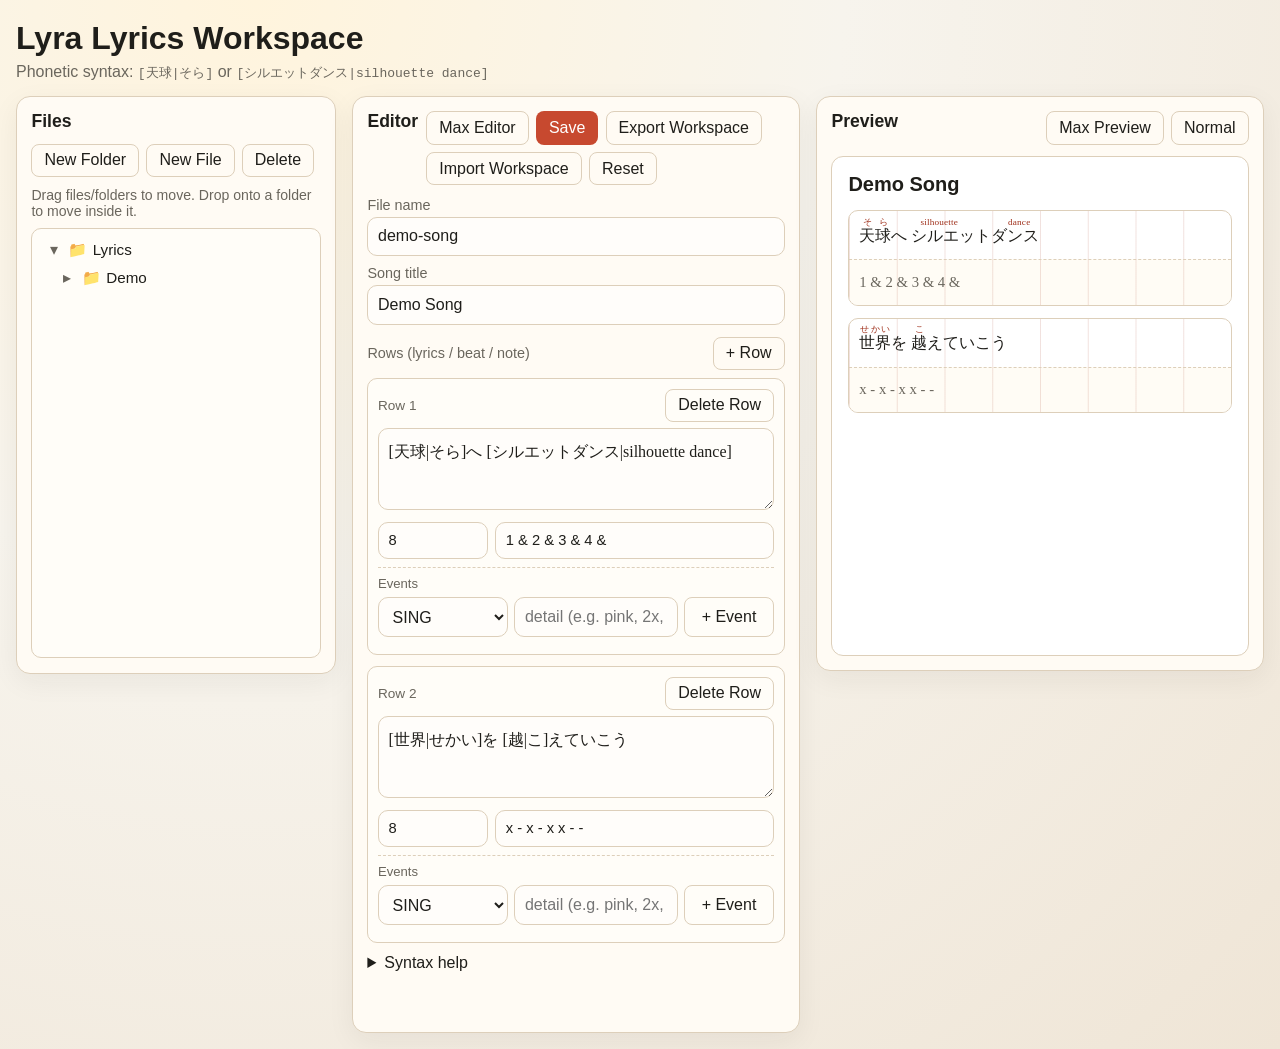
==== lyrics/index.html @ af8e1f61 "feat: lyrics basic coloring, bold, uline, event (call) type" ====
<!doctype html>
<html lang="en">
<head>
  <meta charset="UTF-8" />
  <meta name="viewport" content="width=device-width, initial-scale=1.0" />
  <title>Lyra Lyrics Workspace</title>
  <link rel="stylesheet" href="style.css" />
</head>
<body>
  <header class="header">
    <h1>Lyra Lyrics Workspace</h1>
    <p>Phonetic syntax: <code>[天球|そら]</code> or <code>[シルエットダンス|silhouette dance]</code></p>
  </header>

  <main class="layout">
    <section class="panel explorer-panel">
      <div class="panel-header">
        <h2>Files</h2>
      </div>

      <div class="actions wrap">
        <button id="newFolderButton" type="button" class="secondary">New Folder</button>
        <button id="newFileButton" type="button" class="secondary">New File</button>
        <button id="deleteNodeButton" type="button" class="secondary">Delete</button>
      </div>

      <p class="hint">Drag files/folders to move. Drop onto a folder to move inside it.</p>
      <div id="treeRoot" class="tree" role="tree"></div>
    </section>

    <section class="panel editor-panel">
      <div class="panel-header">
        <h2>Editor</h2>
        <div class="actions wrap">
          <button id="focusEditorButton" type="button" class="secondary">Max Editor</button>
          <button id="saveButton" type="button">Save</button>
          <button id="exportButton" type="button" class="secondary">Export Workspace</button>
          <button id="importButton" type="button" class="secondary">Import Workspace</button>
          <button id="resetButton" type="button" class="secondary">Reset</button>
        </div>
      </div>

      <label class="label" for="fileNameInput">File name</label>
      <input id="fileNameInput" type="text" placeholder="lyrics-file" />

      <label class="label" for="titleInput">Song title</label>
      <input id="titleInput" type="text" placeholder="Song title" />

      <div class="row-toolbar">
        <p class="label no-gap">Rows (lyrics / beat / note)</p>
        <button id="addRowButton" type="button" class="secondary">+ Row</button>
      </div>
      <div id="rowsEditor" class="rows-editor"></div>

      <details class="help">
        <summary>Syntax help</summary>
        <ul>
          <li><code>[漢字|かな]</code> renders as ruby text.</li>
          <li><code>**bold**</code>, <code>__underline__</code></li>
          <li><code>{red}text{/red}</code> (also: blue/green/yellow/pink/orange)</li>
          <li>Each row supports event tags: sing / hey / clap / color / uo / call</li>
        </ul>
      </details>

      <p id="status" class="status" aria-live="polite"></p>
      <input id="importFileInput" type="file" accept="application/json" hidden />
    </section>

    <section class="panel preview-panel">
      <div class="panel-header">
        <h2>Preview</h2>
        <div class="actions">
          <button id="focusPreviewButton" type="button" class="secondary">Max Preview</button>
          <button id="normalLayoutButton" type="button" class="secondary">Normal</button>
        </div>
      </div>
      <article>
        <h3 id="previewTitle"></h3>
        <div id="previewLyrics" class="lyrics"></div>
      </article>
    </section>
  </main>

  <script src="app.js"></script>
</body>
</html>
---- lyrics/style.css ----
:root {
  --bg: #f7f4ed;
  --paper: #fffaf2;
  --ink: #1f1e1a;
  --muted: #6a665d;
  --accent: #c7492f;
  --accent-strong: #9f2f1a;
  --line: #ddcfba;
  --ok: #1a7f4b;
  --font-ui: "Avenir Next", "Hiragino Kaku Gothic ProN", "Noto Sans JP", sans-serif;
  --font-lyric: "Yu Mincho", "Hiragino Mincho ProN", "Noto Serif JP", serif;
}

* {
  box-sizing: border-box;
}

body {
  margin: 0;
  background: radial-gradient(circle at 20% 0%, #fff4dd 0%, var(--bg) 40%, #efe5d6 100%);
  color: var(--ink);
  font-family: var(--font-ui);
  min-height: 100vh;
}

.header {
  max-width: 1300px;
  margin: 0 auto;
  padding: 1.25rem 1rem 0.85rem;
}

.header h1 {
  margin: 0;
  font-size: clamp(1.5rem, 2.6vw, 2rem);
}

.header p {
  margin: 0.4rem 0 0;
  color: var(--muted);
}

.layout {
  max-width: 1300px;
  margin: 0 auto;
  padding: 0 1rem 1rem;
  display: grid;
  grid-template-columns: 320px minmax(360px, 1fr) minmax(280px, 1fr);
  gap: 1rem;
  align-items: start;
}

body.focus-editor .explorer-panel,
body.focus-editor .preview-panel {
  display: none;
}

body.focus-editor .editor-panel {
  grid-column: 1 / -1;
}

body.focus-preview .explorer-panel,
body.focus-preview .editor-panel {
  display: none;
}

body.focus-preview .preview-panel {
  grid-column: 1 / -1;
}

.panel {
  background: color-mix(in srgb, var(--paper) 88%, white);
  border: 1px solid var(--line);
  border-radius: 14px;
  padding: 0.9rem;
  box-shadow: 0 8px 28px rgba(31, 30, 26, 0.06);
}

.panel-header {
  display: flex;
  align-items: flex-start;
  justify-content: space-between;
  margin-bottom: 0.7rem;
  gap: 0.5rem;
}

.panel-header h2 {
  margin: 0;
  font-size: 1.1rem;
}

.actions {
  display: flex;
  gap: 0.45rem;
}

.actions.wrap {
  flex-wrap: wrap;
}

button,
input,
select,
textarea {
  font: inherit;
}

button {
  border: 1px solid transparent;
  background: var(--accent);
  color: #fff;
  padding: 0.42rem 0.75rem;
  border-radius: 8px;
  cursor: pointer;
}

button:hover {
  background: var(--accent-strong);
}

button.secondary {
  background: transparent;
  color: var(--ink);
  border-color: var(--line);
}

button.secondary:hover {
  background: #f2e8d9;
}

.hint {
  margin: 0.6rem 0;
  color: var(--muted);
  font-size: 0.88rem;
}

.tree {
  background: #fffdf8;
  border: 1px solid var(--line);
  border-radius: 10px;
  padding: 0.4rem;
  min-height: 430px;
  overflow: auto;
}

.tree ul {
  list-style: none;
  margin: 0;
  padding-left: 0.85rem;
}

.tree > ul {
  padding-left: 0;
}

.tree-item {
  display: flex;
  align-items: center;
  gap: 0.35rem;
  padding: 0.22rem 0.32rem;
  border-radius: 8px;
  border: 1px solid transparent;
  user-select: none;
}

.tree-item .twisty {
  width: 1.1rem;
  text-align: center;
  color: var(--muted);
  cursor: pointer;
}

.tree-item .label {
  margin: 0;
  color: var(--ink);
  font-size: 0.95rem;
}

.tree-item.folder .label::before {
  content: "📁";
  margin-right: 0.35rem;
}

.tree-item.file .label::before {
  content: "📄";
  margin-right: 0.35rem;
}

.tree-item.selected {
  border-color: color-mix(in srgb, var(--accent) 55%, white);
  background: #fff1e8;
}

.tree-item.drag-over {
  border-color: color-mix(in srgb, var(--ok) 70%, white);
  background: #eaf8f0;
}

.tree-item[draggable="true"] {
  cursor: grab;
}

.tree-item[draggable="true"]:active {
  cursor: grabbing;
}

.label {
  display: block;
  margin: 0.6rem 0 0.25rem;
  font-size: 0.9rem;
  color: var(--muted);
}

input,
select,
textarea {
  width: 100%;
  border: 1px solid var(--line);
  border-radius: 10px;
  background: #fffdfa;
  padding: 0.6rem;
  color: var(--ink);
}

textarea {
  min-height: 340px;
  resize: vertical;
  line-height: 1.65;
  font-family: var(--font-lyric);
}

.row-toolbar {
  display: flex;
  justify-content: space-between;
  align-items: center;
  margin-top: 0.75rem;
}

.label.no-gap {
  margin: 0;
}

.rows-editor {
  margin-top: 0.5rem;
  display: flex;
  flex-direction: column;
  gap: 0.7rem;
}

.row-card {
  border: 1px solid var(--line);
  border-radius: 10px;
  background: #fffdf8;
  padding: 0.6rem;
}

.row-head {
  display: flex;
  justify-content: space-between;
  align-items: center;
  margin-bottom: 0.4rem;
}

.row-index {
  margin: 0;
  font-size: 0.85rem;
  color: var(--muted);
}

.row-lyrics {
  min-height: 82px;
  font-family: var(--font-lyric);
  margin-bottom: 0.45rem;
}

.row-meta {
  display: grid;
  grid-template-columns: 110px 1fr;
  gap: 0.45rem;
}

.beat-input,
.note-input {
  font-size: 0.92rem;
}

.events-editor {
  margin-top: 0.5rem;
  border-top: 1px dashed var(--line);
  padding-top: 0.5rem;
}

.events-head {
  font-size: 0.82rem;
  color: var(--muted);
  margin-bottom: 0.38rem;
}

.event-create {
  display: grid;
  grid-template-columns: 130px 1fr 90px;
  gap: 0.4rem;
  margin-bottom: 0.45rem;
}

.event-list {
  display: flex;
  flex-wrap: wrap;
  gap: 0.35rem;
}

.event-chip {
  display: inline-flex;
  align-items: center;
  gap: 0.28rem;
  border: 1px solid var(--line);
  border-radius: 999px;
  padding: 0.16rem 0.45rem;
  font-size: 0.8rem;
  background: #fff;
}

.event-remove {
  border: none;
  background: transparent;
  color: var(--muted);
  padding: 0;
  line-height: 1;
  font-size: 0.84rem;
}

.event-remove:hover {
  color: var(--accent-strong);
  background: transparent;
}

.event-sing,
.preview-event.event-sing {
  border-color: #9fd5ff;
  background: #eef8ff;
}

.event-hey,
.preview-event.event-hey {
  border-color: #fcb8ab;
  background: #fff0ec;
}

.event-clap,
.preview-event.event-clap {
  border-color: #ffd89a;
  background: #fff8ea;
}

.event-color,
.preview-event.event-color {
  border-color: #ddb4ff;
  background: #f7eeff;
}

.event-uo,
.preview-event.event-uo {
  border-color: #ffe5a4;
  background: #fff9e5;
}

.event-call,
.preview-event.event-call {
  border-color: #c5d2de;
  background: #f1f6fb;
}

.help {
  margin-top: 0.7rem;
}

.help ul {
  margin: 0.5rem 0 0;
  padding-left: 1.2rem;
}

.status {
  margin-top: 0.65rem;
  color: var(--muted);
  min-height: 1.2rem;
}

.preview-panel article {
  background: #fff;
  border: 1px solid var(--line);
  border-radius: 12px;
  padding: 1rem;
  min-height: 500px;
}

#previewTitle {
  margin-top: 0;
  margin-bottom: 0.9rem;
  font-size: 1.25rem;
}

.lyrics {
  display: flex;
  flex-direction: column;
  gap: 0.75rem;
}

.preview-row {
  --beats: 8;
  border: 1px solid var(--line);
  border-radius: 10px;
  overflow: hidden;
}

.preview-line {
  white-space: pre-wrap;
  line-height: 1.9;
  font-size: 1.03rem;
  font-family: var(--font-lyric);
  padding: 0.52rem 0.62rem;
  background-size: calc(100% / var(--beats)) 100%;
  background-image: linear-gradient(
    to right,
    rgba(159, 47, 26, 0.14) 1px,
    transparent 1px
  );
}

.preview-line.note {
  border-top: 1px dashed var(--line);
  color: var(--muted);
  font-size: 0.92rem;
  background-color: #fffcf5;
}

.preview-events {
  display: flex;
  flex-wrap: wrap;
  gap: 0.35rem;
  padding: 0.4rem 0.55rem 0.2rem;
  border-bottom: 1px dashed var(--line);
  background: #fffcf6;
}

.preview-event {
  display: inline-flex;
  border: 1px solid var(--line);
  border-radius: 999px;
  padding: 0.13rem 0.42rem;
  font-size: 0.76rem;
  color: #4e4a41;
}

.tint-red {
  color: #c4382f;
}

.tint-blue {
  color: #2b5fb8;
}

.tint-green {
  color: #2c8d53;
}

.tint-yellow {
  color: #9f7b00;
}

.tint-pink {
  color: #ad3f87;
}

.tint-orange {
  color: #b35a1b;
}

ruby rt {
  font-size: 0.56em;
  color: var(--accent-strong);
  letter-spacing: 0.02em;
}

@media (max-width: 1150px) {
  .layout {
    grid-template-columns: 300px 1fr;
  }

  .preview-panel {
    grid-column: 1 / -1;
  }
}

@media (max-width: 860px) {
  .layout {
    grid-template-columns: 1fr;
  }

  .tree {
    min-height: 220px;
  }

  textarea {
    min-height: 230px;
  }

  .preview-panel article {
    min-height: 260px;
  }
}
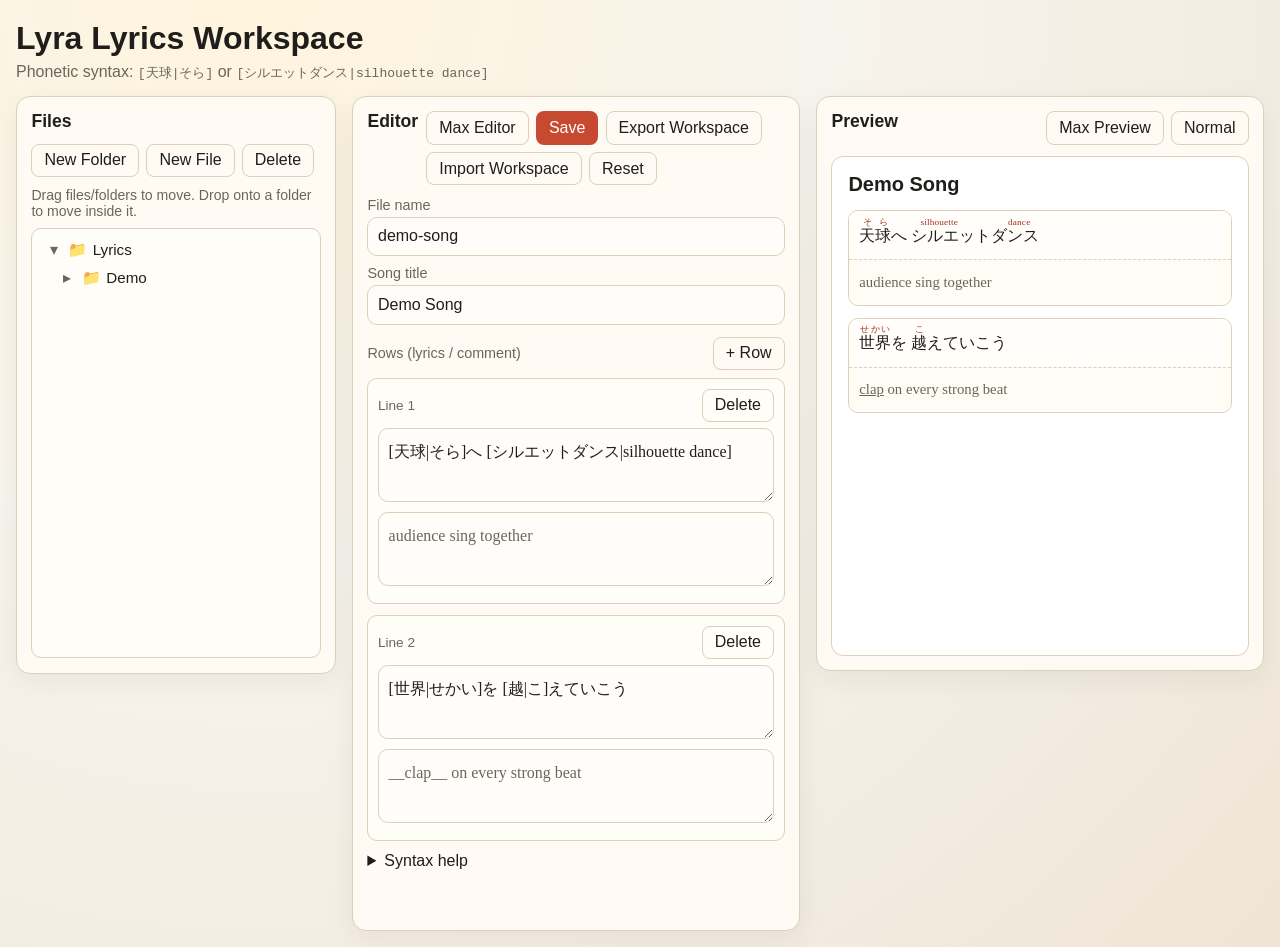
==== commit da34a7fe: "feat: keybinds, multi column preview; remove: events" ====
--- a/lyrics/index.html
+++ b/lyrics/index.html
@@ -47,7 +47,7 @@
       <input id="titleInput" type="text" placeholder="Song title" />
 
       <div class="row-toolbar">
-        <p class="label no-gap">Rows (lyrics / beat / note)</p>
+        <p class="label no-gap">Rows (lyrics / comment)</p>
         <button id="addRowButton" type="button" class="secondary">+ Row</button>
       </div>
       <div id="rowsEditor" class="rows-editor"></div>
@@ -57,8 +57,8 @@
         <ul>
           <li><code>[漢字|かな]</code> renders as ruby text.</li>
           <li><code>**bold**</code>, <code>__underline__</code></li>
-          <li><code>{red}text{/red}</code> (also: blue/green/yellow/pink/orange)</li>
-          <li>Each row supports event tags: sing / hey / clap / color / uo / call</li>
+          <li><code>{#dEaD64}text{/color}</code> for 6-digit hex color</li>
+          <li>Shortcuts: <code>Ctrl+B</code>, <code>Ctrl+U</code>, <code>Ctrl+L</code></li>
         </ul>
       </details>
 
--- a/lyrics/style.css
+++ b/lyrics/style.css
@@ -267,106 +267,15 @@
 }
 
 .row-lyrics {
-  min-height: 82px;
+  min-height: 64px;
   font-family: var(--font-lyric);
-  margin-bottom: 0.45rem;
-}
-
-.row-meta {
-  display: grid;
-  grid-template-columns: 110px 1fr;
-  gap: 0.45rem;
-}
-
-.beat-input,
-.note-input {
-  font-size: 0.92rem;
-}
-
-.events-editor {
-  margin-top: 0.5rem;
-  border-top: 1px dashed var(--line);
-  padding-top: 0.5rem;
-}
-
-.events-head {
-  font-size: 0.82rem;
-  color: var(--muted);
-  margin-bottom: 0.38rem;
-}
-
-.event-create {
-  display: grid;
-  grid-template-columns: 130px 1fr 90px;
-  gap: 0.4rem;
-  margin-bottom: 0.45rem;
-}
-
-.event-list {
-  display: flex;
-  flex-wrap: wrap;
-  gap: 0.35rem;
-}
-
-.event-chip {
-  display: inline-flex;
-  align-items: center;
-  gap: 0.28rem;
-  border: 1px solid var(--line);
-  border-radius: 999px;
-  padding: 0.16rem 0.45rem;
-  font-size: 0.8rem;
-  background: #fff;
-}
-
-.event-remove {
-  border: none;
-  background: transparent;
-  color: var(--muted);
-  padding: 0;
-  line-height: 1;
-  font-size: 0.84rem;
-}
-
-.event-remove:hover {
-  color: var(--accent-strong);
-  background: transparent;
-}
-
-.event-sing,
-.preview-event.event-sing {
-  border-color: #9fd5ff;
-  background: #eef8ff;
-}
-
-.event-hey,
-.preview-event.event-hey {
-  border-color: #fcb8ab;
-  background: #fff0ec;
-}
-
-.event-clap,
-.preview-event.event-clap {
-  border-color: #ffd89a;
-  background: #fff8ea;
-}
-
-.event-color,
-.preview-event.event-color {
-  border-color: #ddb4ff;
-  background: #f7eeff;
-}
-
-.event-uo,
-.preview-event.event-uo {
-  border-color: #ffe5a4;
-  background: #fff9e5;
-}
-
-.event-call,
-.preview-event.event-call {
-  border-color: #c5d2de;
-  background: #f1f6fb;
+  margin-bottom: 0.35rem;
+}
+
+.row-comment {
+  min-height: 56px;
+  margin-bottom: 0.2rem;
+  color: var(--muted);
 }
 
 .help {
@@ -405,7 +314,6 @@
 }
 
 .preview-row {
-  --beats: 8;
   border: 1px solid var(--line);
   border-radius: 10px;
   overflow: hidden;
@@ -417,12 +325,7 @@
   font-size: 1.03rem;
   font-family: var(--font-lyric);
   padding: 0.52rem 0.62rem;
-  background-size: calc(100% / var(--beats)) 100%;
-  background-image: linear-gradient(
-    to right,
-    rgba(159, 47, 26, 0.14) 1px,
-    transparent 1px
-  );
+  background: #fffefb;
 }
 
 .preview-line.note {
@@ -432,24 +335,6 @@
   background-color: #fffcf5;
 }
 
-.preview-events {
-  display: flex;
-  flex-wrap: wrap;
-  gap: 0.35rem;
-  padding: 0.4rem 0.55rem 0.2rem;
-  border-bottom: 1px dashed var(--line);
-  background: #fffcf6;
-}
-
-.preview-event {
-  display: inline-flex;
-  border: 1px solid var(--line);
-  border-radius: 999px;
-  padding: 0.13rem 0.42rem;
-  font-size: 0.76rem;
-  color: #4e4a41;
-}
-
 .tint-red {
   color: #c4382f;
 }
@@ -472,6 +357,17 @@
 
 .tint-orange {
   color: #b35a1b;
+}
+
+body.focus-preview .lyrics {
+  display: block;
+  column-width: 360px;
+  column-gap: 1rem;
+}
+
+body.focus-preview .preview-row {
+  break-inside: avoid;
+  margin: 0 0 0.75rem;
 }
 
 ruby rt {
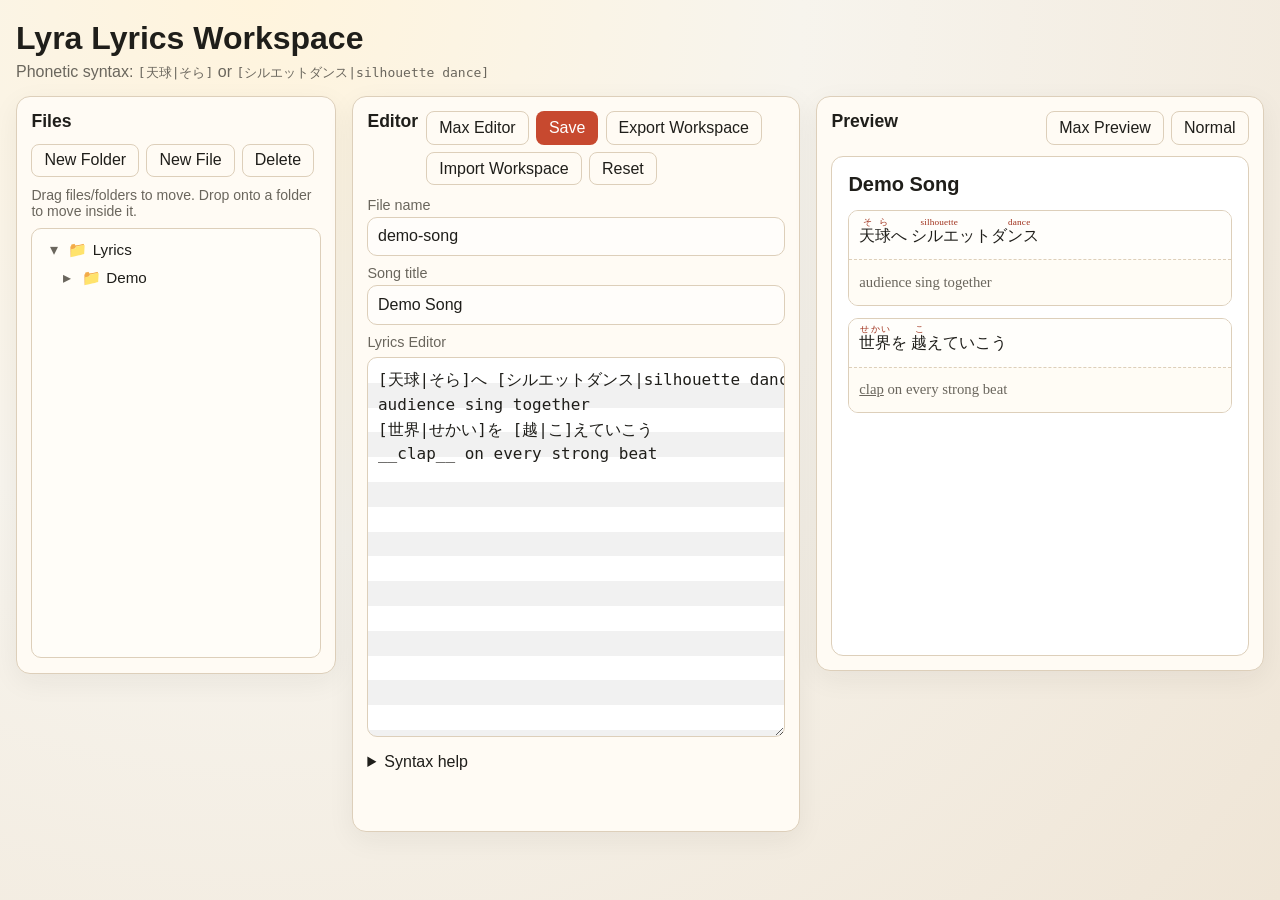
==== commit 49797fd5: "fix: use code editor" ====
--- a/lyrics/index.html
+++ b/lyrics/index.html
@@ -46,11 +46,8 @@
       <label class="label" for="titleInput">Song title</label>
       <input id="titleInput" type="text" placeholder="Song title" />
 
-      <div class="row-toolbar">
-        <p class="label no-gap">Rows (lyrics / comment)</p>
-        <button id="addRowButton" type="button" class="secondary">+ Row</button>
-      </div>
-      <div id="rowsEditor" class="rows-editor"></div>
+      <label class="label" for="lyricsEditor">Lyrics Editor</label>
+      <textarea id="lyricsEditor" class="lyrics-editor" spellcheck="false" placeholder="Odd lines: lyrics&#10;Even lines: comments"></textarea>
 
       <details class="help">
         <summary>Syntax help</summary>
@@ -58,7 +55,8 @@
           <li><code>[漢字|かな]</code> renders as ruby text.</li>
           <li><code>**bold**</code>, <code>__underline__</code></li>
           <li><code>{#dEaD64}text{/color}</code> for 6-digit hex color</li>
-          <li>Shortcuts: <code>Ctrl+B</code>, <code>Ctrl+U</code>, <code>Ctrl+L</code></li>
+          <li>Odd lines are lyrics, even lines are comments.</li>
+          <li>Shortcuts: <code>Ctrl+B</code>, <code>Ctrl+U</code>, <code>Ctrl+L</code> (undoable via <code>Ctrl+Z</code>).</li>
         </ul>
       </details>
 
--- a/lyrics/style.css
+++ b/lyrics/style.css
@@ -228,54 +228,21 @@
   font-family: var(--font-lyric);
 }
 
-.row-toolbar {
-  display: flex;
-  justify-content: space-between;
-  align-items: center;
-  margin-top: 0.75rem;
-}
-
-.label.no-gap {
-  margin: 0;
-}
-
-.rows-editor {
-  margin-top: 0.5rem;
-  display: flex;
-  flex-direction: column;
-  gap: 0.7rem;
-}
-
-.row-card {
-  border: 1px solid var(--line);
-  border-radius: 10px;
-  background: #fffdf8;
-  padding: 0.6rem;
-}
-
-.row-head {
-  display: flex;
-  justify-content: space-between;
-  align-items: center;
-  margin-bottom: 0.4rem;
-}
-
-.row-index {
-  margin: 0;
-  font-size: 0.85rem;
-  color: var(--muted);
-}
-
-.row-lyrics {
-  min-height: 64px;
-  font-family: var(--font-lyric);
-  margin-bottom: 0.35rem;
-}
-
-.row-comment {
-  min-height: 56px;
-  margin-bottom: 0.2rem;
-  color: var(--muted);
+.lyrics-editor {
+  --line-h: 1.55rem;
+  margin-top: 0.2rem;
+  min-height: 380px;
+  resize: vertical;
+  line-height: var(--line-h);
+  font-family: "JetBrains Mono", "Consolas", "Menlo", "Monaco", monospace;
+  white-space: pre;
+  tab-size: 2;
+  background-color: #fff;
+  background-image: repeating-linear-gradient(
+    to bottom,
+    #ffffff 0 var(--line-h),
+    #f1f1f1 var(--line-h) calc(var(--line-h) * 2)
+  );
 }
 
 .help {
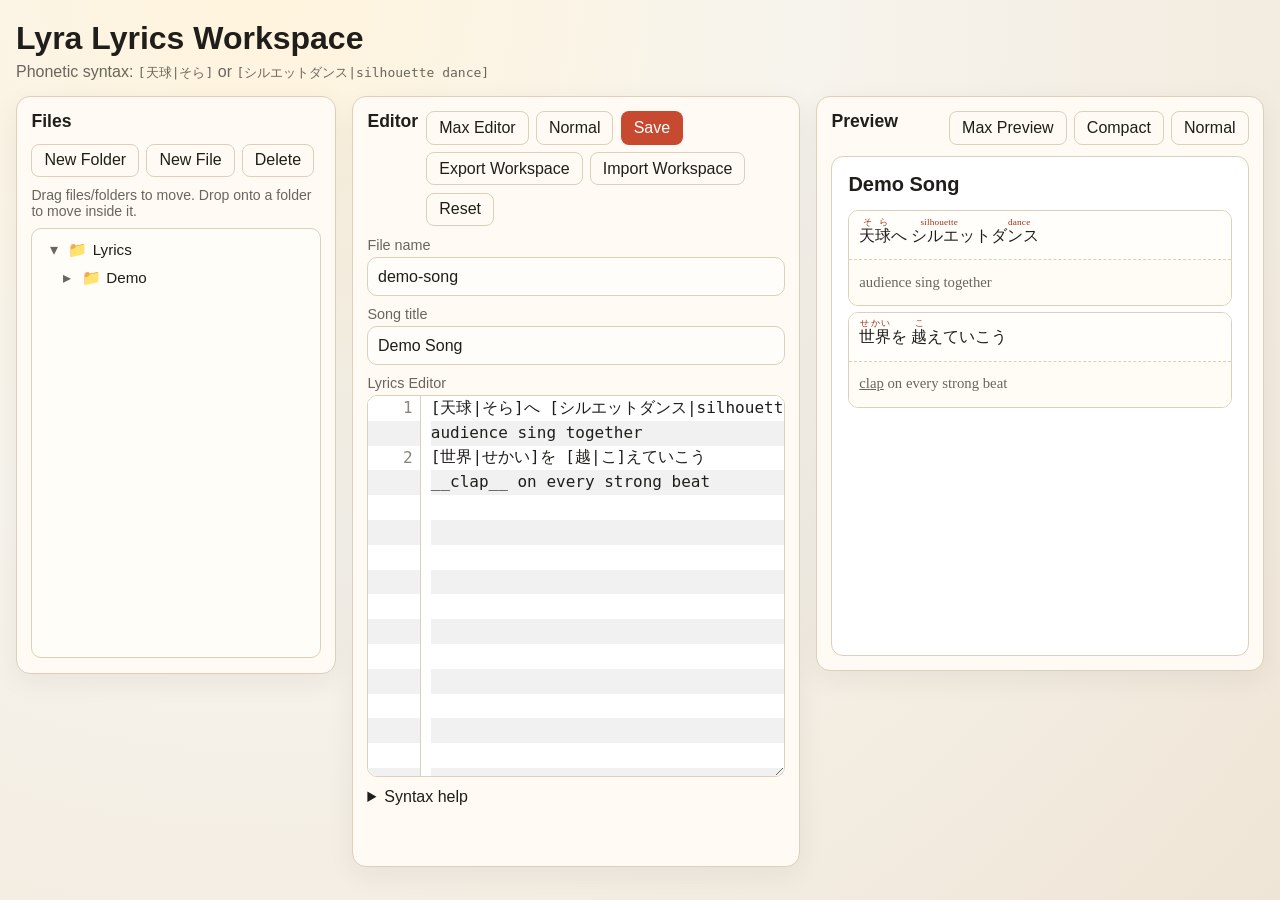
==== commit 57c04433: "fix: editor; feat: compact mode viewing" ====
--- a/lyrics/index.html
+++ b/lyrics/index.html
@@ -33,6 +33,7 @@
         <h2>Editor</h2>
         <div class="actions wrap">
           <button id="focusEditorButton" type="button" class="secondary">Max Editor</button>
+          <button id="normalEditorButton" type="button" class="secondary">Normal</button>
           <button id="saveButton" type="button">Save</button>
           <button id="exportButton" type="button" class="secondary">Export Workspace</button>
           <button id="importButton" type="button" class="secondary">Import Workspace</button>
@@ -47,7 +48,10 @@
       <input id="titleInput" type="text" placeholder="Song title" />
 
       <label class="label" for="lyricsEditor">Lyrics Editor</label>
-      <textarea id="lyricsEditor" class="lyrics-editor" spellcheck="false" placeholder="Odd lines: lyrics&#10;Even lines: comments"></textarea>
+      <div class="editor-shell">
+        <pre id="lineNumbers" class="line-numbers" aria-hidden="true"><span id="lineNumbersContent" class="line-numbers-content"></span></pre>
+        <textarea id="lyricsEditor" class="lyrics-editor" spellcheck="false" placeholder="Odd lines: lyrics&#10;Even lines: comments"></textarea>
+      </div>
 
       <details class="help">
         <summary>Syntax help</summary>
@@ -69,6 +73,7 @@
         <h2>Preview</h2>
         <div class="actions">
           <button id="focusPreviewButton" type="button" class="secondary">Max Preview</button>
+          <button id="compactPreviewButton" type="button" class="secondary">Compact</button>
           <button id="normalLayoutButton" type="button" class="secondary">Normal</button>
         </div>
       </div>
--- a/lyrics/style.css
+++ b/lyrics/style.css
@@ -237,12 +237,65 @@
   font-family: "JetBrains Mono", "Consolas", "Menlo", "Monaco", monospace;
   white-space: pre;
   tab-size: 2;
+  padding: 0 0.6rem;
   background-color: #fff;
   background-image: repeating-linear-gradient(
     to bottom,
     #ffffff 0 var(--line-h),
     #f1f1f1 var(--line-h) calc(var(--line-h) * 2)
   );
+  background-attachment: local;
+  background-origin: content-box;
+  background-clip: content-box;
+}
+
+.editor-shell {
+  margin-top: 0.2rem;
+  display: grid;
+  grid-template-columns: 3.3rem 1fr;
+  border: 1px solid var(--line);
+  border-radius: 10px;
+  overflow: hidden;
+  background: #fff;
+}
+
+.line-numbers {
+  margin: 0;
+  padding: 0 0.45rem 0 0;
+  text-align: right;
+  line-height: 1.55rem;
+  font-family: "JetBrains Mono", "Consolas", "Menlo", "Monaco", monospace;
+  color: #8a857b;
+  background-color: #fff;
+  background-image: repeating-linear-gradient(
+    to bottom,
+    #ffffff 0 1.55rem,
+    #f1f1f1 1.55rem 3.1rem
+  );
+  background-attachment: scroll;
+  border-right: 1px solid var(--line);
+  user-select: none;
+  overflow: hidden;
+  white-space: pre;
+  scrollbar-width: none;
+}
+
+.line-numbers::-webkit-scrollbar {
+  width: 0;
+  height: 0;
+}
+
+.line-numbers-content {
+  display: block;
+  transform: translateY(0);
+  will-change: transform;
+}
+
+.lyrics-editor {
+  margin-top: 0;
+  min-height: 380px;
+  border: none;
+  border-radius: 0;
 }
 
 .help {
@@ -277,7 +330,7 @@
 .lyrics {
   display: flex;
   flex-direction: column;
-  gap: 0.75rem;
+  gap: 0.38rem;
 }
 
 .preview-row {
@@ -329,12 +382,39 @@
 body.focus-preview .lyrics {
   display: block;
   column-width: 360px;
-  column-gap: 1rem;
+  column-gap: 0.6rem;
 }
 
 body.focus-preview .preview-row {
   break-inside: avoid;
-  margin: 0 0 0.75rem;
+  margin: 0 0 0.35rem;
+}
+
+body.compact-preview .lyrics {
+  gap: 0.18rem;
+}
+
+body.compact-preview .preview-row {
+  border-radius: 8px;
+}
+
+body.compact-preview .preview-line {
+  line-height: 1.45;
+  font-size: 0.92rem;
+  padding: 0.3rem 0.44rem;
+}
+
+body.compact-preview .preview-line.note {
+  font-size: 0.83rem;
+}
+
+body.compact-preview.focus-preview .lyrics {
+  column-width: 300px;
+  column-gap: 0.4rem;
+}
+
+body.compact-preview.focus-preview .preview-row {
+  margin: 0 0 0.2rem;
 }
 
 ruby rt {
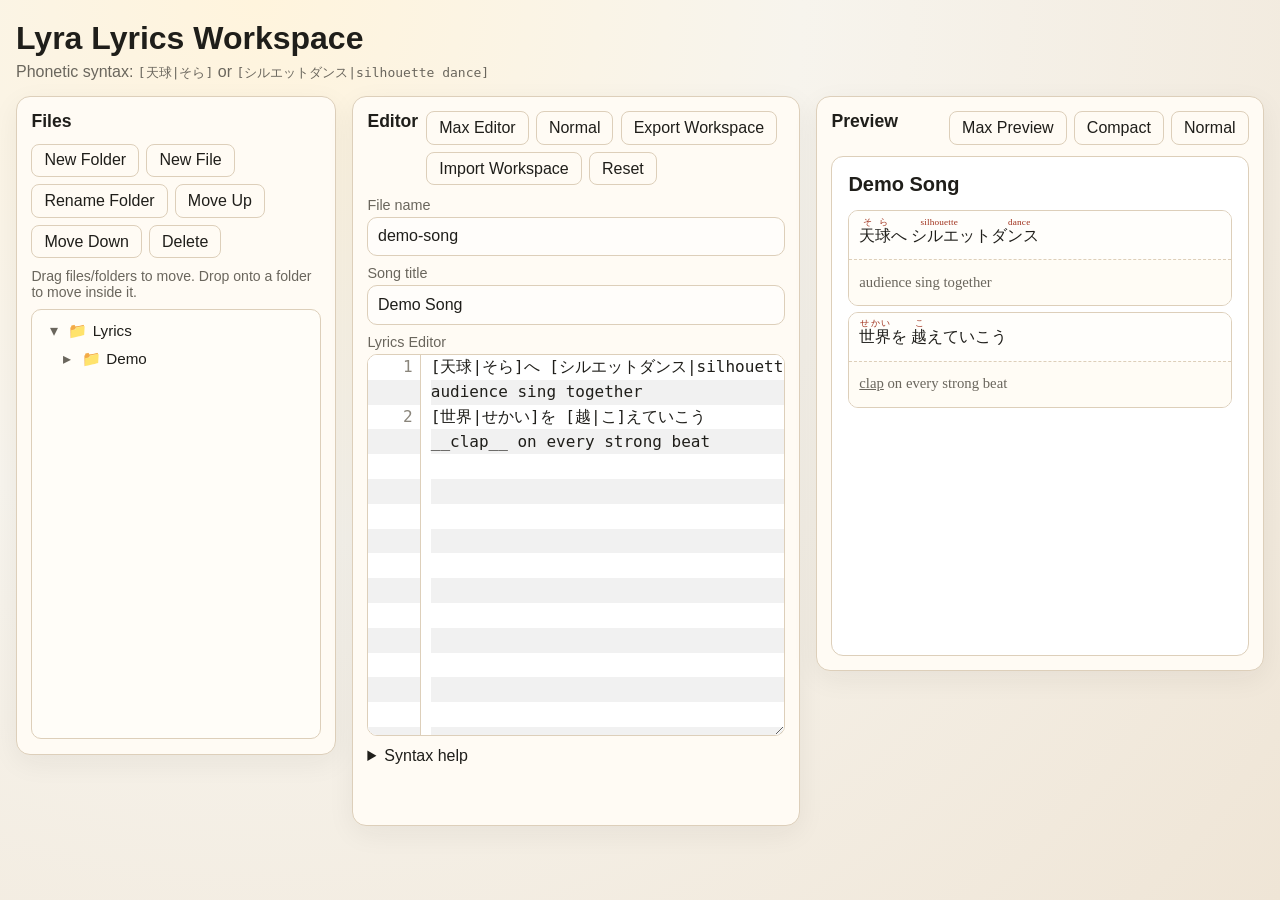
==== commit 75d085f7: "feat: rename folder, drag reorder files" ====
--- a/lyrics/index.html
+++ b/lyrics/index.html
@@ -21,6 +21,9 @@
       <div class="actions wrap">
         <button id="newFolderButton" type="button" class="secondary">New Folder</button>
         <button id="newFileButton" type="button" class="secondary">New File</button>
+        <button id="renameFolderButton" type="button" class="secondary">Rename Folder</button>
+        <button id="moveUpButton" type="button" class="secondary">Move Up</button>
+        <button id="moveDownButton" type="button" class="secondary">Move Down</button>
         <button id="deleteNodeButton" type="button" class="secondary">Delete</button>
       </div>
 
@@ -34,7 +37,6 @@
         <div class="actions wrap">
           <button id="focusEditorButton" type="button" class="secondary">Max Editor</button>
           <button id="normalEditorButton" type="button" class="secondary">Normal</button>
-          <button id="saveButton" type="button">Save</button>
           <button id="exportButton" type="button" class="secondary">Export Workspace</button>
           <button id="importButton" type="button" class="secondary">Import Workspace</button>
           <button id="resetButton" type="button" class="secondary">Reset</button>
--- a/lyrics/style.css
+++ b/lyrics/style.css
@@ -193,6 +193,14 @@
 .tree-item.drag-over {
   border-color: color-mix(in srgb, var(--ok) 70%, white);
   background: #eaf8f0;
+}
+
+.tree-item.drag-over-before {
+  border-top: 2px solid color-mix(in srgb, var(--ok) 75%, white);
+}
+
+.tree-item.drag-over-after {
+  border-bottom: 2px solid color-mix(in srgb, var(--ok) 75%, white);
 }
 
 .tree-item[draggable="true"] {
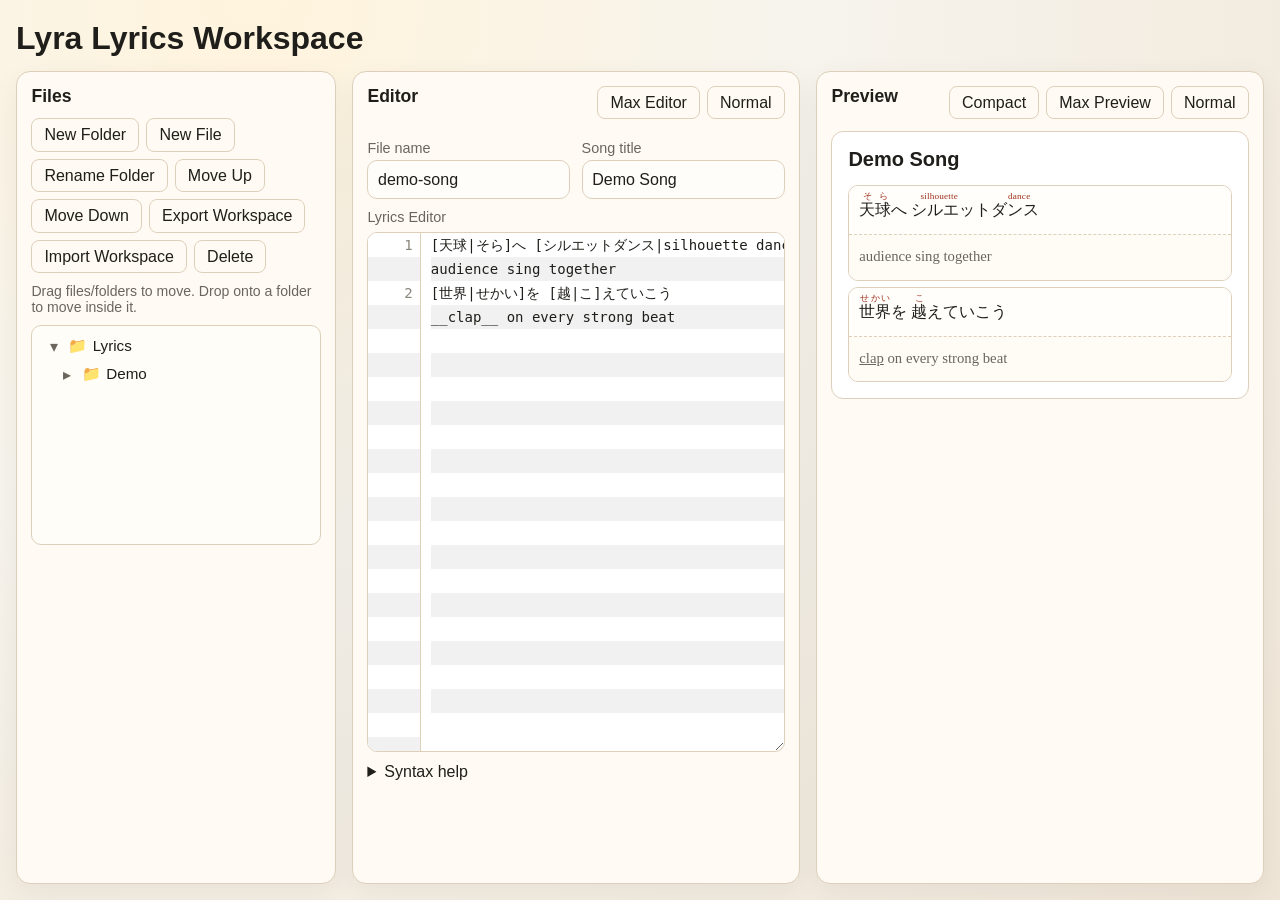
==== commit 71b86b33: "updates" ====
--- a/lyrics/index.html
+++ b/lyrics/index.html
@@ -9,7 +9,6 @@
 <body>
   <header class="header">
     <h1>Lyra Lyrics Workspace</h1>
-    <p>Phonetic syntax: <code>[天球|そら]</code> or <code>[シルエットダンス|silhouette dance]</code></p>
   </header>
 
   <main class="layout">
@@ -24,6 +23,8 @@
         <button id="renameFolderButton" type="button" class="secondary">Rename Folder</button>
         <button id="moveUpButton" type="button" class="secondary">Move Up</button>
         <button id="moveDownButton" type="button" class="secondary">Move Down</button>
+        <button id="exportButton" type="button" class="secondary">Export Workspace</button>
+        <button id="importButton" type="button" class="secondary">Import Workspace</button>
         <button id="deleteNodeButton" type="button" class="secondary">Delete</button>
       </div>
 
@@ -37,17 +38,19 @@
         <div class="actions wrap">
           <button id="focusEditorButton" type="button" class="secondary">Max Editor</button>
           <button id="normalEditorButton" type="button" class="secondary">Normal</button>
-          <button id="exportButton" type="button" class="secondary">Export Workspace</button>
-          <button id="importButton" type="button" class="secondary">Import Workspace</button>
-          <button id="resetButton" type="button" class="secondary">Reset</button>
         </div>
       </div>
 
-      <label class="label" for="fileNameInput">File name</label>
-      <input id="fileNameInput" type="text" placeholder="lyrics-file" />
-
-      <label class="label" for="titleInput">Song title</label>
-      <input id="titleInput" type="text" placeholder="Song title" />
+      <div class="meta-grid">
+        <div>
+          <label class="label" for="fileNameInput">File name</label>
+          <input id="fileNameInput" type="text" placeholder="lyrics-file" />
+        </div>
+        <div>
+          <label class="label" for="titleInput">Song title</label>
+          <input id="titleInput" type="text" placeholder="Song title" />
+        </div>
+      </div>
 
       <label class="label" for="lyricsEditor">Lyrics Editor</label>
       <div class="editor-shell">
@@ -74,8 +77,8 @@
       <div class="panel-header">
         <h2>Preview</h2>
         <div class="actions">
+          <button id="compactPreviewButton" type="button" class="secondary">Compact</button>
           <button id="focusPreviewButton" type="button" class="secondary">Max Preview</button>
-          <button id="compactPreviewButton" type="button" class="secondary">Compact</button>
           <button id="normalLayoutButton" type="button" class="secondary">Normal</button>
         </div>
       </div>
--- a/lyrics/style.css
+++ b/lyrics/style.css
@@ -21,12 +21,18 @@
   color: var(--ink);
   font-family: var(--font-ui);
   min-height: 100vh;
+  height: 100dvh;
+  display: flex;
+  flex-direction: column;
+  overflow: hidden;
 }
 
 .header {
+  flex: 0 0 auto;
   max-width: 1300px;
   margin: 0 auto;
   padding: 1.25rem 1rem 0.85rem;
+  width: 100%;
 }
 
 .header h1 {
@@ -40,13 +46,18 @@
 }
 
 .layout {
+  flex: 1 1 auto;
   max-width: 1300px;
   margin: 0 auto;
   padding: 0 1rem 1rem;
   display: grid;
   grid-template-columns: 320px minmax(360px, 1fr) minmax(280px, 1fr);
   gap: 1rem;
-  align-items: start;
+  align-items: stretch;
+  grid-auto-rows: 1fr;
+  height: 100%;
+  min-height: 0;
+  width: 100%;
 }
 
 body.focus-editor .explorer-panel,
@@ -73,6 +84,19 @@
   border-radius: 14px;
   padding: 0.9rem;
   box-shadow: 0 8px 28px rgba(31, 30, 26, 0.06);
+  min-height: 0;
+  height: 100%;
+  display: flex;
+  flex-direction: column;
+}
+
+.explorer-panel,
+.preview-panel {
+  overflow: auto;
+}
+
+.editor-panel {
+  overflow: auto;
 }
 
 .panel-header {
@@ -138,7 +162,7 @@
   border: 1px solid var(--line);
   border-radius: 10px;
   padding: 0.4rem;
-  min-height: 430px;
+  min-height: 220px;
   overflow: auto;
 }
 
@@ -218,6 +242,12 @@
   color: var(--muted);
 }
 
+.meta-grid {
+  display: grid;
+  grid-template-columns: 1fr 1fr;
+  gap: 0.7rem;
+}
+
 input,
 select,
 textarea {
@@ -237,27 +267,26 @@
 }
 
 .lyrics-editor {
-  --line-h: 1.55rem;
   margin-top: 0.2rem;
-  min-height: 380px;
+  min-height: 560px;
   resize: vertical;
   line-height: var(--line-h);
   font-family: "JetBrains Mono", "Consolas", "Menlo", "Monaco", monospace;
+  font-size: 14px;
   white-space: pre;
   tab-size: 2;
   padding: 0 0.6rem;
   background-color: #fff;
-  background-image: repeating-linear-gradient(
-    to bottom,
-    #ffffff 0 var(--line-h),
-    #f1f1f1 var(--line-h) calc(var(--line-h) * 2)
-  );
+  background-image: linear-gradient(to bottom, #ffffff 0 24px, #f1f1f1 24px 48px);
+  background-size: 100% 48px;
+  background-repeat: repeat-y;
   background-attachment: local;
   background-origin: content-box;
   background-clip: content-box;
 }
 
 .editor-shell {
+  --line-h: 24px;
   margin-top: 0.2rem;
   display: grid;
   grid-template-columns: 3.3rem 1fr;
@@ -265,21 +294,22 @@
   border-radius: 10px;
   overflow: hidden;
   background: #fff;
+  height: 520px;
+  min-height: 520px;
 }
 
 .line-numbers {
   margin: 0;
   padding: 0 0.45rem 0 0;
   text-align: right;
-  line-height: 1.55rem;
+  line-height: var(--line-h);
   font-family: "JetBrains Mono", "Consolas", "Menlo", "Monaco", monospace;
+  font-size: 14px;
   color: #8a857b;
   background-color: #fff;
-  background-image: repeating-linear-gradient(
-    to bottom,
-    #ffffff 0 1.55rem,
-    #f1f1f1 1.55rem 3.1rem
-  );
+  background-image: linear-gradient(to bottom, #ffffff 0 24px, #f1f1f1 24px 48px);
+  background-size: 100% 48px;
+  background-repeat: repeat-y;
   background-attachment: scroll;
   border-right: 1px solid var(--line);
   user-select: none;
@@ -301,9 +331,14 @@
 
 .lyrics-editor {
   margin-top: 0;
-  min-height: 380px;
+  min-height: 0;
+  height: 100%;
   border: none;
   border-radius: 0;
+  line-height: var(--line-h);
+  padding-bottom: var(--line-h);
+  resize: vertical;
+  overflow: auto;
 }
 
 .help {
@@ -326,7 +361,7 @@
   border: 1px solid var(--line);
   border-radius: 12px;
   padding: 1rem;
-  min-height: 500px;
+  min-height: 220px;
 }
 
 #previewTitle {
@@ -446,12 +481,16 @@
     grid-template-columns: 1fr;
   }
 
+  .meta-grid {
+    grid-template-columns: 1fr;
+  }
+
   .tree {
     min-height: 220px;
   }
 
-  textarea {
-    min-height: 230px;
+  .lyrics-editor {
+    min-height: 340px;
   }
 
   .preview-panel article {
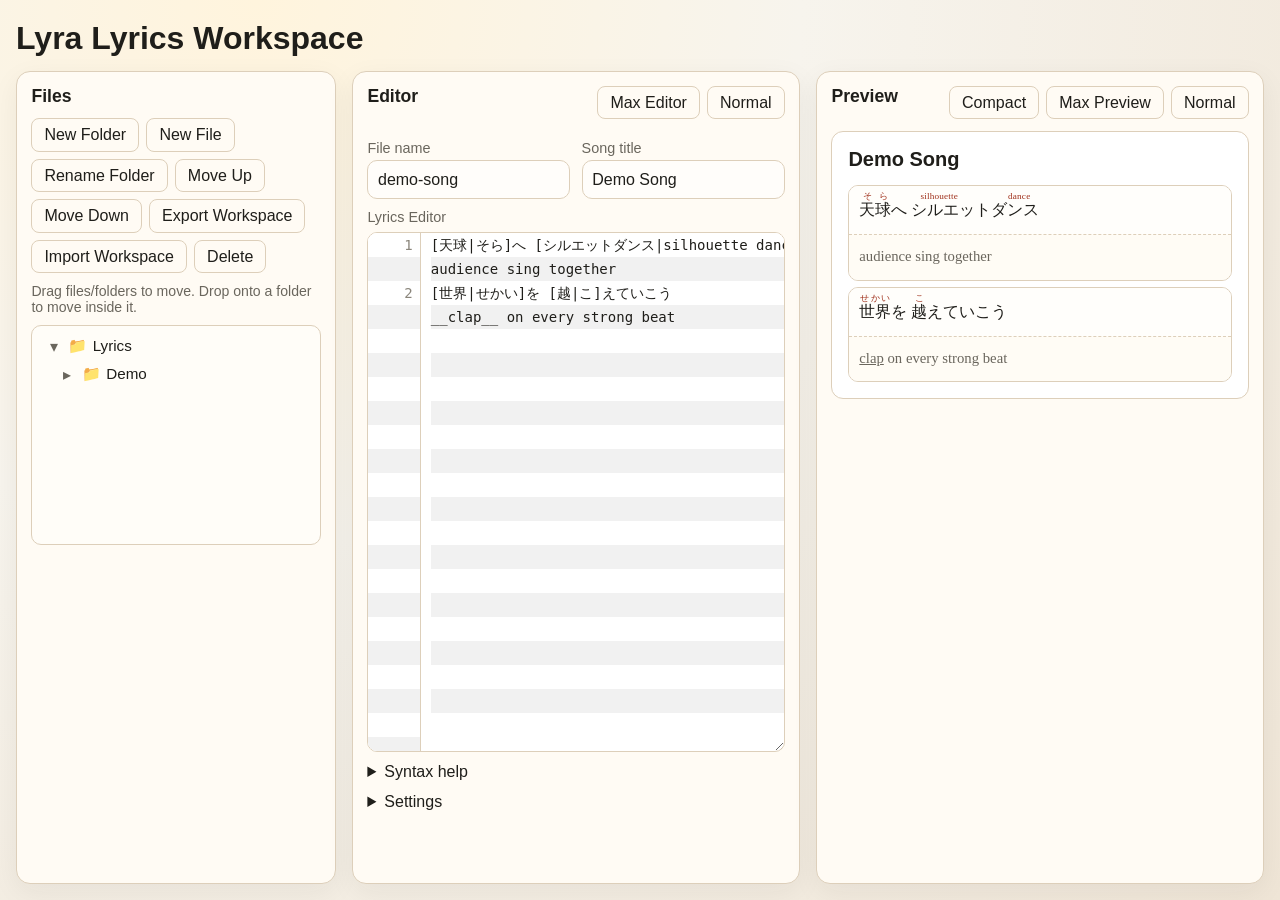
==== commit 94f1e7d3: "fix: phonetic won't break syntax" ====
--- a/lyrics/index.html
+++ b/lyrics/index.html
@@ -63,10 +63,19 @@
         <ul>
           <li><code>[漢字|かな]</code> renders as ruby text.</li>
           <li><code>**bold**</code>, <code>__underline__</code></li>
-          <li><code>{#dEaD64}text{/color}</code> for 6-digit hex color</li>
+          <li><code>{#dEaD64}text{/color}</code> for hex color, or <code>{sakura}text{/color}</code> for custom names.</li>
           <li>Odd lines are lyrics, even lines are comments.</li>
           <li>Shortcuts: <code>Ctrl+B</code>, <code>Ctrl+U</code>, <code>Ctrl+L</code> (undoable via <code>Ctrl+Z</code>).</li>
         </ul>
+      </details>
+
+      <details class="help">
+        <summary>Settings</summary>
+        <label class="label" for="colorNamesInput">Custom color names (one per line: <code>name = #RRGGBB</code>)</label>
+        <textarea id="colorNamesInput" class="settings-editor" spellcheck="false" placeholder="sakura = #ff7eb6&#10;sky = #66ccff"></textarea>
+        <div class="actions">
+          <button id="saveColorNamesButton" type="button" class="secondary">Save Color Names</button>
+        </div>
       </details>
 
       <p id="status" class="status" aria-live="polite"></p>
--- a/lyrics/style.css
+++ b/lyrics/style.css
@@ -350,6 +350,15 @@
   padding-left: 1.2rem;
 }
 
+.settings-editor {
+  min-height: 90px;
+  margin: 0.25rem 0 0.5rem;
+  font-family: "JetBrains Mono", "Consolas", "Menlo", "Monaco", monospace;
+  font-size: 13px;
+  line-height: 1.4;
+  resize: vertical;
+}
+
 .status {
   margin-top: 0.65rem;
   color: var(--muted);
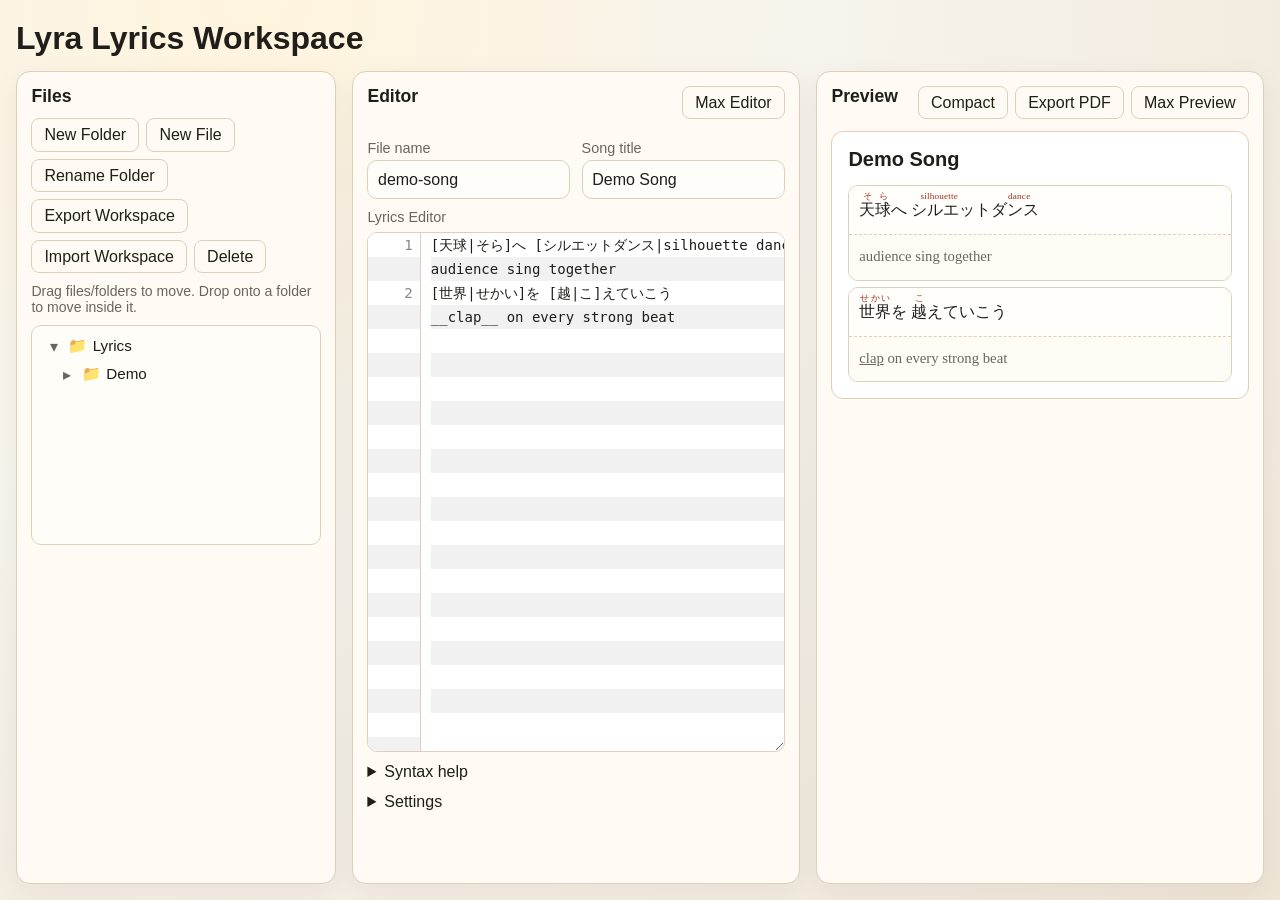
==== commit ab660443: "feat: export as PDF (with browser)" ====
--- a/lyrics/index.html
+++ b/lyrics/index.html
@@ -21,8 +21,6 @@
         <button id="newFolderButton" type="button" class="secondary">New Folder</button>
         <button id="newFileButton" type="button" class="secondary">New File</button>
         <button id="renameFolderButton" type="button" class="secondary">Rename Folder</button>
-        <button id="moveUpButton" type="button" class="secondary">Move Up</button>
-        <button id="moveDownButton" type="button" class="secondary">Move Down</button>
         <button id="exportButton" type="button" class="secondary">Export Workspace</button>
         <button id="importButton" type="button" class="secondary">Import Workspace</button>
         <button id="deleteNodeButton" type="button" class="secondary">Delete</button>
@@ -36,8 +34,7 @@
       <div class="panel-header">
         <h2>Editor</h2>
         <div class="actions wrap">
-          <button id="focusEditorButton" type="button" class="secondary">Max Editor</button>
-          <button id="normalEditorButton" type="button" class="secondary">Normal</button>
+          <button id="toggleEditorLayoutButton" type="button" class="secondary">Max Editor</button>
         </div>
       </div>
 
@@ -87,8 +84,8 @@
         <h2>Preview</h2>
         <div class="actions">
           <button id="compactPreviewButton" type="button" class="secondary">Compact</button>
-          <button id="focusPreviewButton" type="button" class="secondary">Max Preview</button>
-          <button id="normalLayoutButton" type="button" class="secondary">Normal</button>
+          <button id="exportPdfButton" type="button" class="secondary">Export PDF</button>
+          <button id="togglePreviewLayoutButton" type="button" class="secondary">Max Preview</button>
         </div>
       </div>
       <article>
